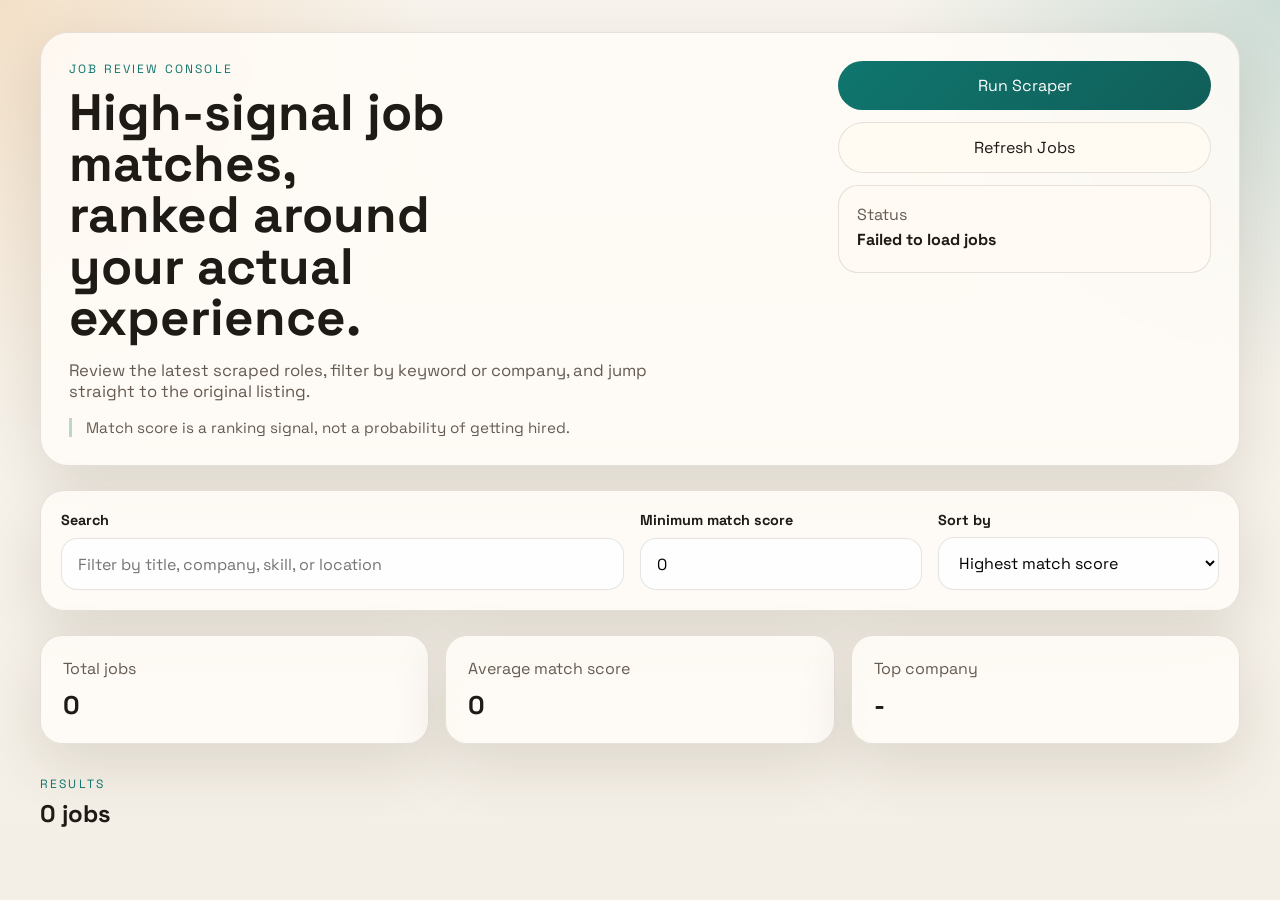
==== static/index.html @ 33bad827 "initial job automation app" ====
<!DOCTYPE html>
<html lang="en">
<head>
  <meta charset="UTF-8">
  <meta name="viewport" content="width=device-width, initial-scale=1.0">
  <title>Job Automation Dashboard</title>
  <link rel="preconnect" href="https://fonts.googleapis.com">
  <link rel="preconnect" href="https://fonts.gstatic.com" crossorigin>
  <link href="https://fonts.googleapis.com/css2?family=Space+Grotesk:wght@400;500;700&family=IBM+Plex+Mono:wght@400;500&display=swap" rel="stylesheet">
  <link rel="stylesheet" href="/static/styles.css">
</head>
<body>
  <div class="page-shell">
    <header class="hero">
      <div class="hero-copy">
        <p class="eyebrow">Job Review Console</p>
        <h1>High-signal job matches, ranked around your actual experience.</h1>
        <p class="subcopy">
          Review the latest scraped roles, filter by keyword or company, and jump straight to the original listing.
        </p>
        <p class="score-note">
          Match score is a ranking signal, not a probability of getting hired.
        </p>
      </div>
      <div class="hero-actions">
        <button id="runBtn" class="primary-btn">Run Scraper</button>
        <button id="refreshBtn" class="ghost-btn">Refresh Jobs</button>
        <div class="status-card">
          <span class="status-label">Status</span>
          <strong id="statusText">Idle</strong>
          <span id="csvPath" class="status-meta"></span>
        </div>
      </div>
    </header>

    <section class="control-panel">
      <label class="control">
        <span>Search</span>
        <input id="searchInput" type="search" placeholder="Filter by title, company, skill, or location">
      </label>
      <label class="control">
        <span>Minimum match score</span>
        <input id="minScoreInput" type="number" min="0" step="1" value="0">
      </label>
      <label class="control">
        <span>Sort by</span>
        <select id="sortSelect">
          <option value="score">Highest match score</option>
          <option value="date_posted">Newest label</option>
          <option value="company">Company</option>
          <option value="title">Title</option>
        </select>
      </label>
    </section>

    <section class="summary-grid" id="summaryGrid">
      <article class="summary-card">
        <span>Total jobs</span>
        <strong id="totalJobs">0</strong>
      </article>
      <article class="summary-card">
        <span>Average match score</span>
        <strong id="averageScore">0</strong>
      </article>
      <article class="summary-card">
        <span>Top company</span>
        <strong id="topCompany">-</strong>
      </article>
    </section>

    <section class="results-header">
      <div>
        <p class="eyebrow">Results</p>
        <h2 id="resultsCount">0 jobs</h2>
      </div>
    </section>

    <section id="jobsList" class="jobs-list"></section>
  </div>

  <template id="jobCardTemplate">
    <article class="job-card">
      <div class="job-card-top">
        <div>
          <p class="job-score"></p>
          <h3 class="job-title"></h3>
          <p class="job-company"></p>
          <p class="job-status"></p>
        </div>
        <a class="job-link" target="_blank" rel="noopener noreferrer">Open Listing</a>
      </div>
      <div class="job-meta"></div>
      <p class="job-breakdown"></p>
      <details class="job-details">
        <summary>View description</summary>
        <p class="job-description"></p>
      </details>
    </article>
  </template>

  <script src="/static/app.js"></script>
</body>
</html>
---- static/styles.css ----
:root {
  --bg: #f4efe6;
  --panel: rgba(255, 252, 247, 0.86);
  --panel-strong: #fffaf2;
  --text: #1e1a16;
  --muted: #655b52;
  --accent: #0f766e;
  --accent-2: #d97706;
  --border: rgba(44, 34, 22, 0.12);
  --shadow: 0 20px 60px rgba(48, 33, 10, 0.12);
}

* {
  box-sizing: border-box;
}

body {
  margin: 0;
  font-family: "Space Grotesk", sans-serif;
  color: var(--text);
  background:
    radial-gradient(circle at top left, rgba(217, 119, 6, 0.16), transparent 28%),
    radial-gradient(circle at top right, rgba(15, 118, 110, 0.18), transparent 25%),
    linear-gradient(180deg, #f8f4ed 0%, var(--bg) 100%);
}

.page-shell {
  width: min(1200px, calc(100% - 32px));
  margin: 0 auto;
  padding: 32px 0 56px;
}

.hero,
.control-panel,
.summary-card,
.job-card {
  backdrop-filter: blur(14px);
  background: var(--panel);
  border: 1px solid var(--border);
  box-shadow: var(--shadow);
}

.hero {
  display: grid;
  grid-template-columns: 2fr 1fr;
  gap: 24px;
  border-radius: 28px;
  padding: 28px;
}

.eyebrow {
  margin: 0 0 10px;
  text-transform: uppercase;
  letter-spacing: 0.18em;
  font-size: 0.75rem;
  color: var(--accent);
}

.hero h1,
.results-header h2 {
  margin: 0;
  line-height: 1;
}

.hero h1 {
  font-size: clamp(2rem, 4vw, 4rem);
  max-width: 12ch;
}

.subcopy {
  max-width: 56ch;
  color: var(--muted);
  font-size: 1.04rem;
}

.score-note {
  margin: 14px 0 0;
  max-width: 54ch;
  color: var(--muted);
  font-size: 0.95rem;
  padding-left: 14px;
  border-left: 3px solid rgba(15, 118, 110, 0.28);
}

.hero-actions {
  display: grid;
  gap: 12px;
  align-content: start;
}

.primary-btn,
.ghost-btn,
.job-link {
  border: 0;
  border-radius: 999px;
  padding: 14px 18px;
  font: inherit;
  cursor: pointer;
  text-decoration: none;
  transition: transform 150ms ease, opacity 150ms ease, background 150ms ease;
}

.primary-btn {
  background: linear-gradient(135deg, var(--accent), #115e59);
  color: white;
}

.ghost-btn,
.job-link {
  background: var(--panel-strong);
  color: var(--text);
  border: 1px solid var(--border);
}

.primary-btn:hover,
.ghost-btn:hover,
.job-link:hover {
  transform: translateY(-1px);
}

.status-card {
  display: grid;
  gap: 4px;
  padding: 18px;
  border-radius: 20px;
  background: rgba(255, 250, 242, 0.8);
  border: 1px solid var(--border);
}

.status-label,
.status-meta,
.job-meta,
.job-breakdown,
.job-company,
.job-description,
summary {
  color: var(--muted);
}

.status-meta,
.job-breakdown,
.job-description,
.job-meta {
  font-size: 0.95rem;
}

.control-panel {
  display: grid;
  grid-template-columns: 2fr 1fr 1fr;
  gap: 16px;
  margin-top: 24px;
  padding: 20px;
  border-radius: 24px;
}

.control {
  display: grid;
  gap: 8px;
}

.control span {
  font-size: 0.9rem;
  font-weight: 700;
}

.control input,
.control select {
  width: 100%;
  padding: 14px 16px;
  border-radius: 16px;
  border: 1px solid var(--border);
  background: rgba(255, 255, 255, 0.9);
  font: inherit;
}

.summary-grid {
  display: grid;
  grid-template-columns: repeat(3, 1fr);
  gap: 16px;
  margin-top: 24px;
}

.summary-card {
  padding: 22px;
  border-radius: 22px;
}

.summary-card span {
  display: block;
  color: var(--muted);
  margin-bottom: 10px;
}

.summary-card strong {
  font-size: 1.6rem;
}

.results-header {
  display: flex;
  justify-content: space-between;
  align-items: end;
  margin-top: 32px;
}

.jobs-list {
  display: grid;
  gap: 18px;
  margin-top: 18px;
}

.job-card {
  border-radius: 24px;
  padding: 22px;
}

.job-card--opened {
  border-color: rgba(15, 118, 110, 0.32);
  box-shadow: 0 20px 60px rgba(15, 118, 110, 0.14);
}

.job-card-top {
  display: flex;
  justify-content: space-between;
  gap: 16px;
  align-items: start;
}

.job-score {
  margin: 0 0 8px;
  font-family: "IBM Plex Mono", monospace;
  color: var(--accent-2);
}

.job-title {
  margin: 0;
  font-size: 1.35rem;
}

.job-company {
  margin: 8px 0 0;
}

.job-status {
  margin: 10px 0 0;
  min-height: 1em;
  font-size: 0.82rem;
  font-family: "IBM Plex Mono", monospace;
  text-transform: uppercase;
  letter-spacing: 0.12em;
  color: transparent;
}

.job-status--opened {
  color: var(--accent);
}

.job-meta {
  margin-top: 14px;
  line-height: 1.6;
}

.job-breakdown {
  margin-top: 14px;
  padding: 14px 16px;
  background: rgba(15, 118, 110, 0.06);
  border-radius: 16px;
  border: 1px dashed rgba(15, 118, 110, 0.22);
}

.job-details {
  margin-top: 16px;
}

.job-description {
  white-space: pre-wrap;
  line-height: 1.6;
}

.empty-state {
  padding: 36px;
  text-align: center;
  background: var(--panel);
  border-radius: 24px;
  border: 1px solid var(--border);
}

@media (max-width: 900px) {
  .hero,
  .control-panel,
  .summary-grid {
    grid-template-columns: 1fr;
  }

  .job-card-top {
    flex-direction: column;
  }

  .job-link {
    width: 100%;
    text-align: center;
  }
}
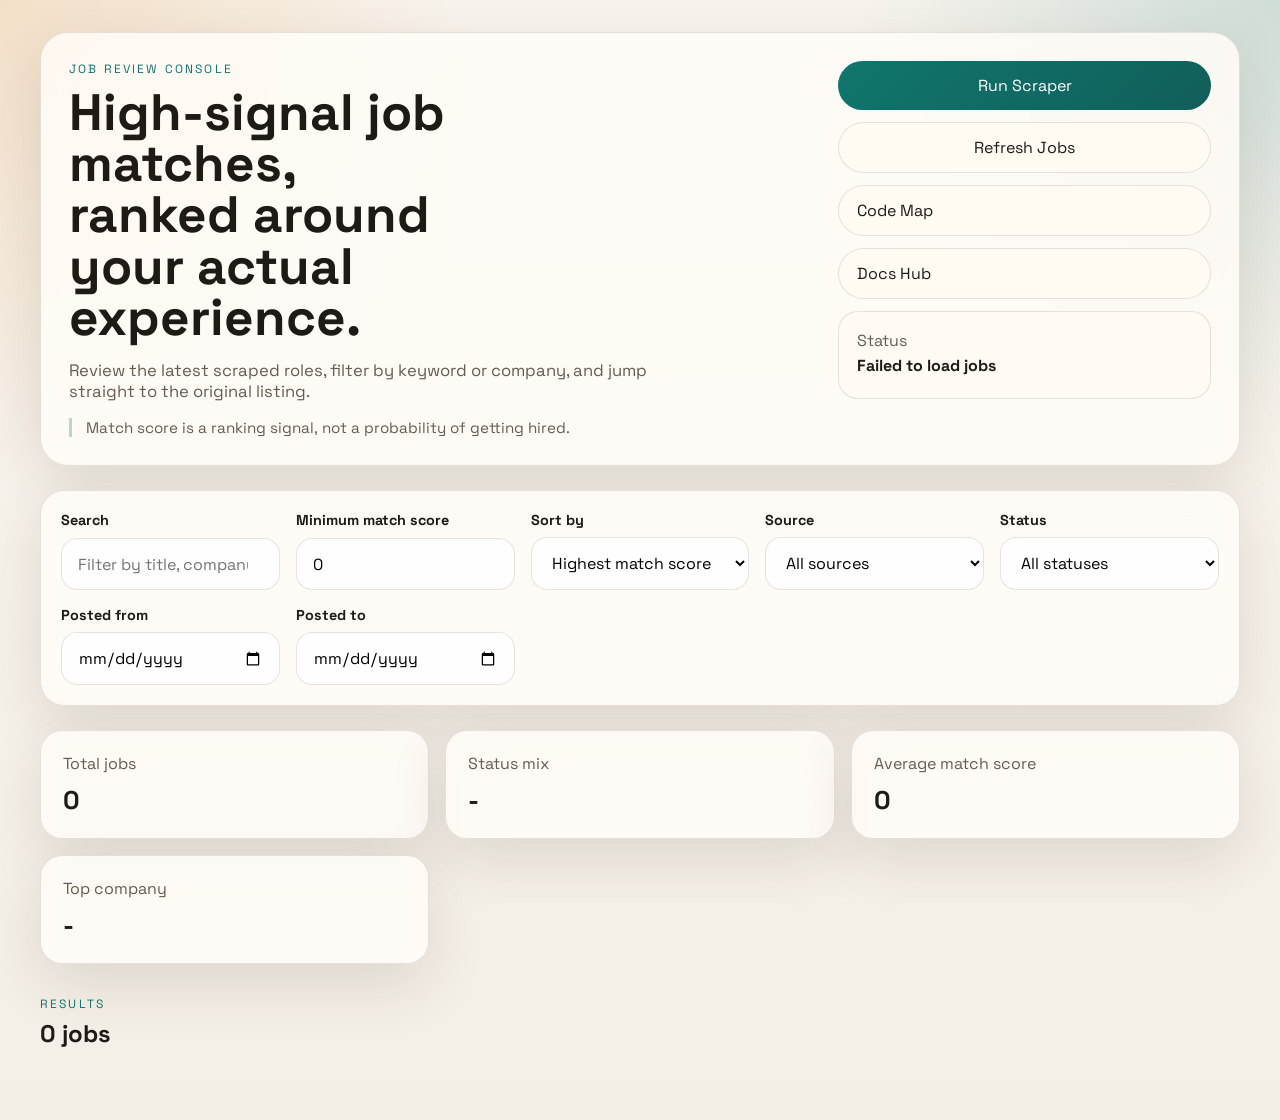
==== commit 44e12409: "Add HTML docs and multi-source job automation" ====
--- a/static/index.html
+++ b/static/index.html
@@ -25,6 +25,8 @@
       <div class="hero-actions">
         <button id="runBtn" class="primary-btn">Run Scraper</button>
         <button id="refreshBtn" class="ghost-btn">Refresh Jobs</button>
+        <a class="ghost-btn" href="/static/code-map.html">Code Map</a>
+        <a class="ghost-btn" href="/static/docs/index.html">Docs Hub</a>
         <div class="status-card">
           <span class="status-label">Status</span>
           <strong id="statusText">Idle</strong>
@@ -46,10 +48,39 @@
         <span>Sort by</span>
         <select id="sortSelect">
           <option value="score">Highest match score</option>
-          <option value="date_posted">Newest label</option>
+          <option value="posted_date">Portal posted date</option>
+          <option value="last_updated">Recently updated</option>
           <option value="company">Company</option>
           <option value="title">Title</option>
         </select>
+      </label>
+      <label class="control">
+        <span>Source</span>
+        <select id="sourceFilter">
+          <option value="all">All sources</option>
+          <option value="LinkedIn">LinkedIn</option>
+          <option value="JobStreet">JobStreet</option>
+          <option value="Indeed">Indeed</option>
+        </select>
+      </label>
+      <label class="control">
+        <span>Status</span>
+        <select id="statusFilter">
+          <option value="all">All statuses</option>
+          <option value="New">New</option>
+          <option value="Viewed">Viewed</option>
+          <option value="Applied">Applied</option>
+          <option value="For interview">For interview</option>
+          <option value="Rejected">Rejected</option>
+        </select>
+      </label>
+      <label class="control">
+        <span>Posted from</span>
+        <input id="postedFromInput" type="date">
+      </label>
+      <label class="control">
+        <span>Posted to</span>
+        <input id="postedToInput" type="date">
       </label>
     </section>
 
@@ -57,6 +88,10 @@
       <article class="summary-card">
         <span>Total jobs</span>
         <strong id="totalJobs">0</strong>
+      </article>
+      <article class="summary-card">
+        <span>Status mix</span>
+        <strong id="statusBreakdown">-</strong>
       </article>
       <article class="summary-card">
         <span>Average match score</span>
@@ -85,9 +120,14 @@
           <p class="job-score"></p>
           <h3 class="job-title"></h3>
           <p class="job-company"></p>
-          <p class="job-status"></p>
         </div>
-        <a class="job-link" target="_blank" rel="noopener noreferrer">Open Listing</a>
+        <div class="job-card-actions">
+          <a class="job-link" target="_blank" rel="noopener noreferrer">Open Listing</a>
+          <label class="job-status-control">
+            <span>Status</span>
+            <select class="job-status-select"></select>
+          </label>
+        </div>
       </div>
       <div class="job-meta"></div>
       <p class="job-breakdown"></p>
--- a/static/styles.css
+++ b/static/styles.css
@@ -146,7 +146,7 @@
 
 .control-panel {
   display: grid;
-  grid-template-columns: 2fr 1fr 1fr;
+  grid-template-columns: repeat(auto-fit, minmax(180px, 1fr));
   gap: 16px;
   margin-top: 24px;
   padding: 20px;
@@ -218,6 +218,10 @@
   box-shadow: 0 20px 60px rgba(15, 118, 110, 0.14);
 }
 
+.job-card--active {
+  border-color: rgba(15, 118, 110, 0.26);
+}
+
 .job-card-top {
   display: flex;
   justify-content: space-between;
@@ -225,6 +229,13 @@
   align-items: start;
 }
 
+.job-card-actions {
+  display: grid;
+  gap: 10px;
+  min-width: min(220px, 100%);
+  justify-items: stretch;
+}
+
 .job-score {
   margin: 0 0 8px;
   font-family: "IBM Plex Mono", monospace;
@@ -240,18 +251,26 @@
   margin: 8px 0 0;
 }
 
-.job-status {
-  margin: 10px 0 0;
-  min-height: 1em;
+.job-status-control {
+  display: grid;
+  gap: 6px;
   font-size: 0.82rem;
   font-family: "IBM Plex Mono", monospace;
+  color: var(--muted);
+}
+
+.job-status-control span {
   text-transform: uppercase;
   letter-spacing: 0.12em;
-  color: transparent;
-}
-
-.job-status--opened {
-  color: var(--accent);
+}
+
+.job-status-select {
+  width: 100%;
+  padding: 12px 14px;
+  border-radius: 14px;
+  border: 1px solid var(--border);
+  background: rgba(255, 255, 255, 0.92);
+  font: inherit;
 }
 
 .job-meta {
@@ -286,13 +305,20 @@
 
 @media (max-width: 900px) {
   .hero,
-  .control-panel,
   .summary-grid {
     grid-template-columns: 1fr;
   }
 
+  .control-panel {
+    grid-template-columns: 1fr;
+  }
+
   .job-card-top {
     flex-direction: column;
+  }
+
+  .job-card-actions {
+    width: 100%;
   }
 
   .job-link {
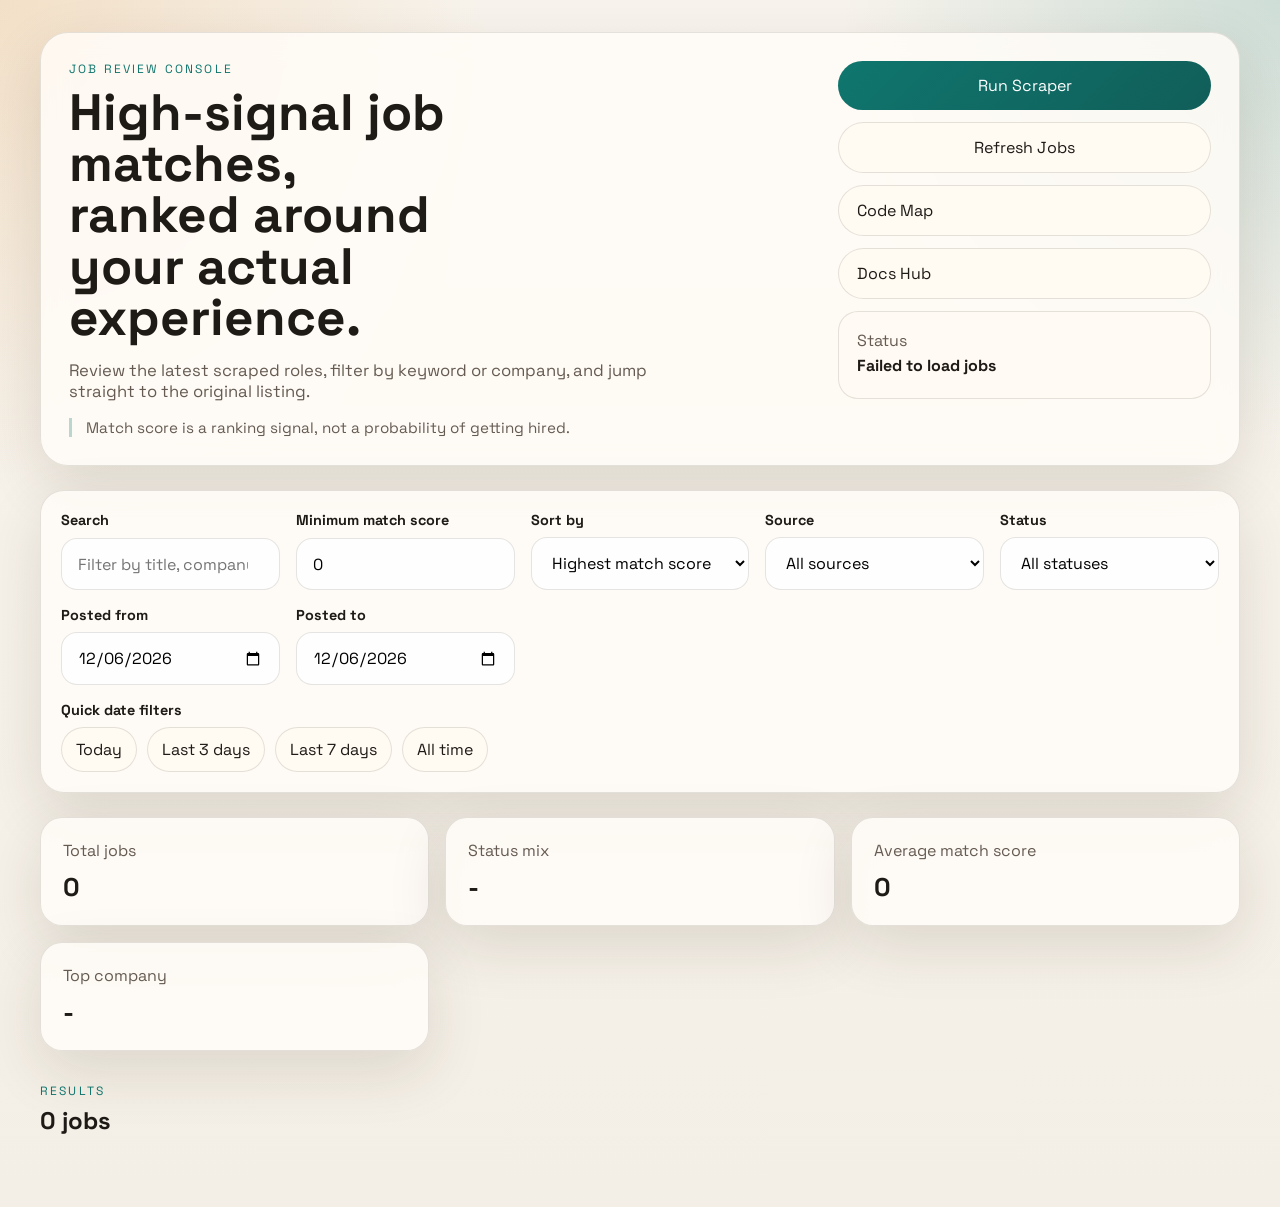
==== commit ccb56369: "Improve JobStreet scraping and date filters" ====
--- a/static/index.html
+++ b/static/index.html
@@ -82,6 +82,15 @@
         <span>Posted to</span>
         <input id="postedToInput" type="date">
       </label>
+      <div class="control control-wide">
+        <span>Quick date filters</span>
+        <div class="quick-filters">
+          <button type="button" class="ghost-btn quick-date-btn" data-range="today">Today</button>
+          <button type="button" class="ghost-btn quick-date-btn" data-range="3days">Last 3 days</button>
+          <button type="button" class="ghost-btn quick-date-btn" data-range="7days">Last 7 days</button>
+          <button type="button" class="ghost-btn quick-date-btn" data-range="all">All time</button>
+        </div>
+      </div>
     </section>
 
     <section class="summary-grid" id="summaryGrid">
--- a/static/styles.css
+++ b/static/styles.css
@@ -158,6 +158,10 @@
   gap: 8px;
 }
 
+.control-wide {
+  grid-column: 1 / -1;
+}
+
 .control span {
   font-size: 0.9rem;
   font-weight: 700;
@@ -171,6 +175,16 @@
   border: 1px solid var(--border);
   background: rgba(255, 255, 255, 0.9);
   font: inherit;
+}
+
+.quick-filters {
+  display: flex;
+  flex-wrap: wrap;
+  gap: 10px;
+}
+
+.quick-date-btn {
+  padding: 11px 14px;
 }
 
 .summary-grid {
